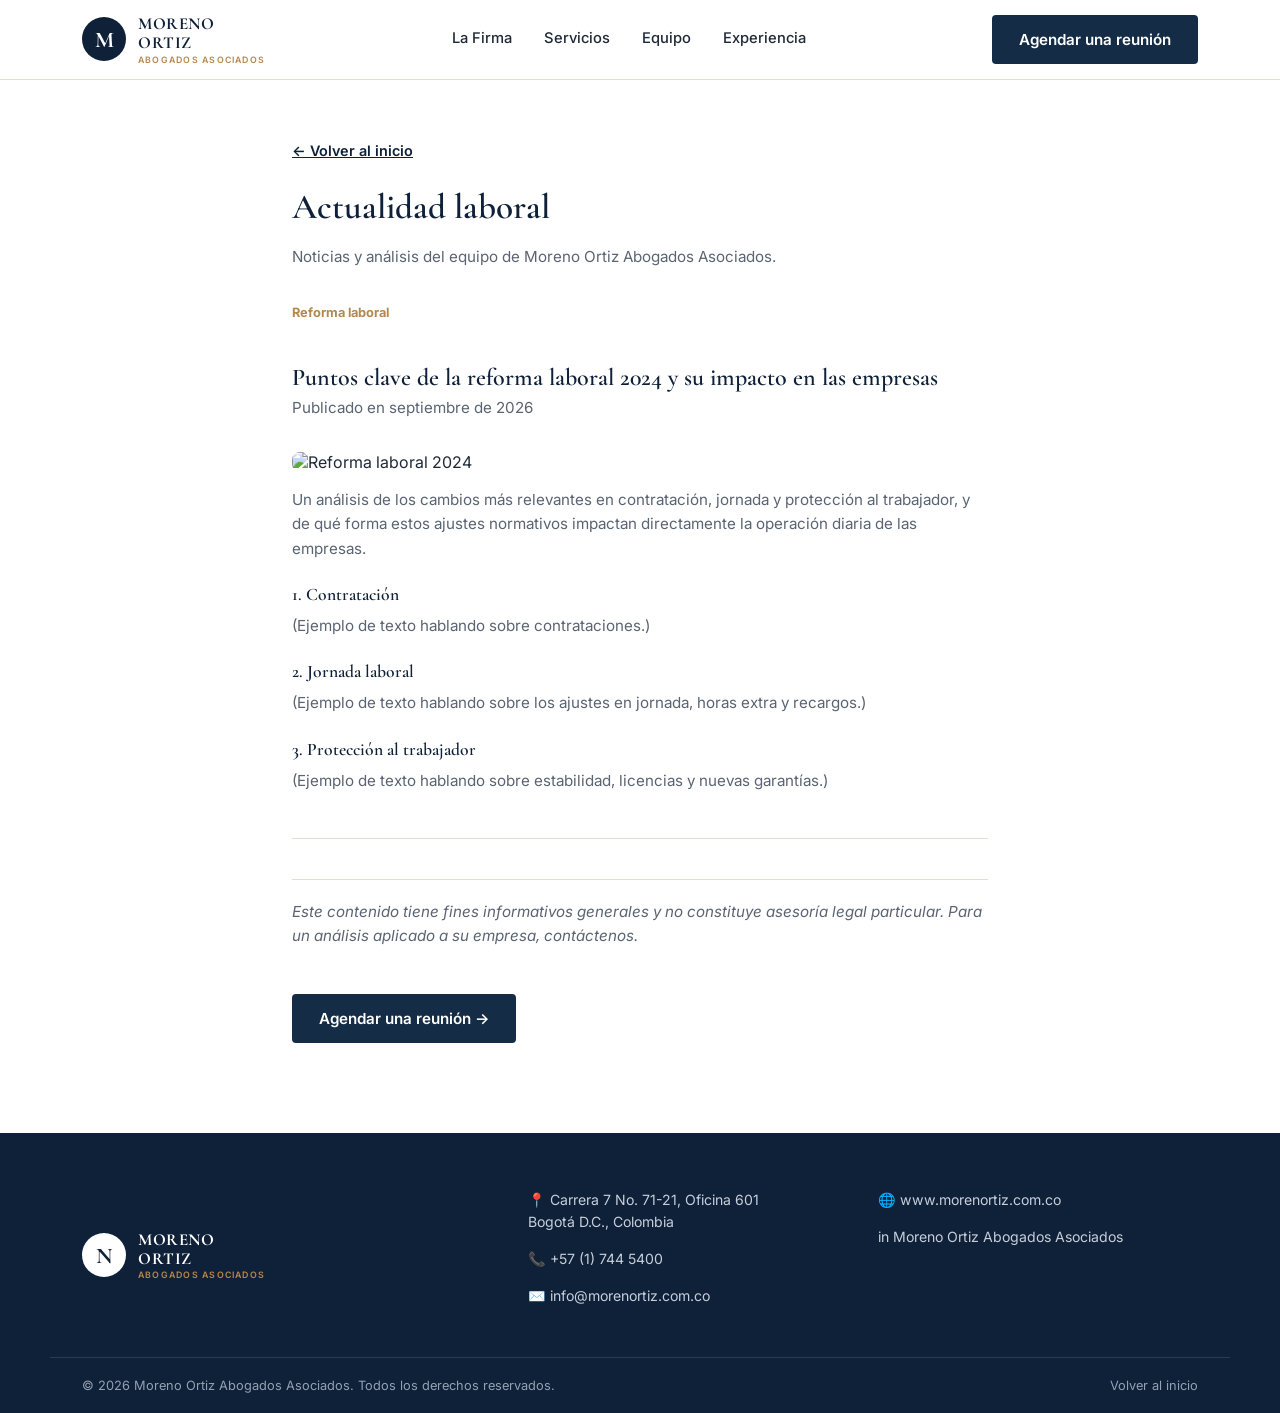
==== actualidad-reforma-laboral.html @ 547b3564 "Add files via upload" ====
<!DOCTYPE html>
<html lang="es">
<head>
<meta charset="UTF-8">
<meta name="viewport" content="width=device-width, initial-scale=1.0">
<title>Actualidad laboral | Moreno Ortiz Abogados Asociados</title>
<link rel="preconnect" href="https://fonts.googleapis.com">
<link href="https://fonts.googleapis.com/css2?family=Cormorant+Garamond:wght@500;600;700&family=Inter:wght@400;500;600;700&display=swap" rel="stylesheet">
<link rel="stylesheet" href="css/style.css">
<link rel="manifest" href="manifest.json">
<meta name="theme-color" content="#0f2138">
<link rel="icon" href="fotos/icons/icon-192.png" type="image/png">
<link rel="apple-touch-icon" href="fotos/icons/icon-192.png">
<meta name="apple-mobile-web-app-capable" content="yes">
<meta name="mobile-web-app-capable" content="yes">
<meta name="apple-mobile-web-app-status-bar-style" content="black-translucent">
</head>
<body>

<!-- ===================== HEADER / NAV ===================== -->
<header class="site-header">
  <div class="container header-inner">
    <a href="index.html" class="logo">
      <span class="logo-mark">M</span>
      <span class="logo-text">MORENO<br>ORTIZ<small>ABOGADOS ASOCIADOS</small></span>
    </a>
    <nav class="main-nav">
      <a href="index.html#firma">La Firma</a>
      <a href="index.html#servicios">Servicios</a>
      <a href="index.html#equipo">Equipo</a>
      <a href="index.html#experiencia">Experiencia</a>
    </nav>
    <a href="index.html#contacto" class="btn btn-primary btn-nav">Agendar una reunión</a>
    <button class="nav-toggle" aria-label="Abrir menú">
      <span></span><span></span><span></span>
    </button>
  </div>
</header>

<!-- ===================== LISTADO DE NOTICIAS ===================== -->
<section class="legal-page">
  <div class="container legal-container">
    <a href="index.html#actualidad" class="back-link">← Volver al inicio</a>
    <h1>Actualidad laboral</h1>
    <p class="legal-updated">Noticias y análisis del equipo de Moreno Ortiz Abogados Asociados.</p>

    <!-- ===== NOTICIA (la más nueva va siempre arriba de todas) ===== -->
    <article class="noticia-item">
      <span class="tag">Reforma laboral</span>
      <h2>Puntos clave de la reforma laboral 2024 y su impacto en las empresas</h2>
      <p class="legal-updated">Publicado en septiembre de 2026</p>
      <img class="noticia-foto" src="fotos/noticias/reforma-laboral.jpg" alt="Reforma laboral 2024">

      <p>Un análisis de los cambios más relevantes en contratación, jornada y protección al trabajador, y de qué forma estos ajustes normativos impactan directamente la operación diaria de las empresas.</p>

      <h3>1. Contratación</h3>
      <p>(Ejemplo de texto hablando sobre contrataciones.)</p>

      <h3>2. Jornada laboral</h3>
      <p>(Ejemplo de texto hablando sobre los ajustes en jornada, horas extra y recargos.)</p>

      <h3>3. Protección al trabajador</h3>
      <p>(Ejemplo de texto hablando sobre estabilidad, licencias y nuevas garantías.)</p>
    </article>
    <!-- ===== FIN DE LA NOTICIA ===== -->

    <p class="legal-disclaimer">Este contenido tiene fines informativos generales y no constituye asesoría legal particular. Para un análisis aplicado a su empresa, contáctenos.</p>

    <a href="index.html#contacto" class="btn btn-primary">Agendar una reunión →</a>
  </div>
</section>

<!-- ===================== FOOTER ===================== -->
<footer class="site-footer">
  <div class="container footer-grid">
    <div class="footer-brand">
      <span class="logo-mark light">N</span>
      <span class="logo-text light">MORENO<br>ORTIZ<small>ABOGADOS ASOCIADOS</small></span>
    </div>
    <div class="footer-col">
      <p>📍 Carrera 7 No. 71-21, Oficina 601<br>Bogotá D.C., Colombia</p>
      <p>📞 +57 (1) 744 5400</p>
      <p>✉️ info@morenortiz.com.co</p>
    </div>
    <div class="footer-col">
      <p>🌐 www.morenortiz.com.co</p>
      <p>in Moreno Ortiz Abogados Asociados</p>
    </div>
  </div>
  <div class="container footer-bottom">
    <span>© 2026 Moreno Ortiz Abogados Asociados. Todos los derechos reservados.</span>
    <div class="footer-links">
      <a href="index.html">Volver al inicio</a>
    </div>
  </div>
</footer>

<script src="script/script.js"></script>
</body>
</html>
---- css/style.css ----
/* ================= VARIABLES ================= */
:root{
  --navy-900:#0f2138;
  --navy-800:#152c46;
  --navy-700:#1c3a5e;
  --cream:#efe6d6;
  --cream-light:#f7f3ea;
  --gold:#b4884f;
  --gold-light:#c9a06a;
  --ink:#1f2a37;
  --ink-soft:#5a6472;
  --border:#e4ddce;
  --white:#ffffff;
  --radius:6px;
  --serif:'Cormorant Garamond', serif;
  --sans:'Inter', sans-serif;
  --maxw:1180px;
}

*{box-sizing:border-box;}
html{scroll-behavior:smooth;}
body{
  margin:0;
  font-family:var(--sans);
  color:var(--ink);
  background:var(--white);
  -webkit-font-smoothing:antialiased;
}
h1,h2,h3,h4{
  font-family:var(--serif);
  color:var(--navy-900);
  margin:0 0 .5em;
  font-weight:600;
  line-height:1.15;
}
p{line-height:1.6;color:var(--ink-soft);margin:0 0 1em;}
a{color:inherit;text-decoration:none;}
.container{max-width:var(--maxw);margin:0 auto;padding:0 32px;}
img{max-width:100%;display:block;}

/* ================= BUTTONS ================= */
.btn{
  display:inline-flex;align-items:center;gap:8px;
  padding:14px 26px;
  border-radius:4px;
  font-weight:600;
  font-size:.95rem;
  border:1px solid transparent;
  cursor:pointer;
  transition:transform .15s ease, background .2s ease;
}
.btn:hover{transform:translateY(-1px);}
.btn-primary{background:var(--navy-800);color:var(--white);}
.btn-primary:hover{background:var(--navy-900);}
.btn-cream{background:var(--cream);color:var(--navy-900);}
.btn-cream:hover{background:var(--cream-light);}
.btn-outline-light{background:transparent;color:var(--white);border-color:rgba(255,255,255,.5);}
.btn-outline-light:hover{background:rgba(255,255,255,.1);}
.btn-block{width:100%;justify-content:center;margin-top:8px;}
.btn-nav{white-space:nowrap;}

/* ================= HEADER ================= */
.site-header{
  position:sticky;top:0;z-index:100;
  background:var(--white);
  border-bottom:1px solid var(--border);
}
.header-inner{
  display:flex;align-items:center;justify-content:space-between;
  padding:14px 32px;gap:24px;
}
.logo{display:flex;align-items:center;gap:12px;}
.logo-mark{
  width:44px;height:44px;border-radius:50%;
  background:var(--navy-900);color:var(--white);
  display:flex;align-items:center;justify-content:center;
  font-family:var(--serif);font-size:1.4rem;font-weight:700;
  flex-shrink:0;
}
.logo-mark.light{background:var(--white);color:var(--navy-900);}
.logo-text{
  font-family:var(--serif);font-weight:700;color:var(--navy-900);
  font-size:1.05rem;line-height:1.15;letter-spacing:.03em;
}
.logo-text small{
  display:block;font-family:var(--sans);font-weight:600;font-size:.55rem;
  letter-spacing:.14em;color:var(--gold);margin-top:2px;
}
.logo-text.light{color:var(--white);}
.main-nav{display:flex;gap:28px;flex:1;justify-content:center;}
.main-nav a{
  font-size:.92rem;font-weight:500;color:var(--ink);
  padding:6px 2px;border-bottom:2px solid transparent;
}
.main-nav a:hover, .main-nav a.active{color:var(--navy-900);border-color:var(--gold);}
.nav-toggle{display:none;flex-direction:column;gap:4px;background:none;border:none;cursor:pointer;padding:8px;}
.nav-toggle span{width:22px;height:2px;background:var(--navy-900);}

/* ================= HERO ================= */
.hero, .contact-hero{
  position:relative;color:var(--white);
  padding:110px 0 90px;
  overflow:hidden;
}
.contact-hero{padding:90px 0 70px;}
.hero-bg{
  position:absolute;inset:0;
  background:linear-gradient(100deg, rgba(15,33,56,.94) 0%, rgba(15,33,56,.72) 42%, rgba(15,33,56,.25) 100%),
             url('../fotos/hero-oficina.jpg') center / cover no-repeat;
  z-index:-1;
}
.hero-bg.small{
  background:linear-gradient(100deg, rgba(15,33,56,.95) 0%, rgba(15,33,56,.8) 55%, rgba(15,33,56,.4) 100%),
             url('../fotos/hero-oficina.jpg') center / cover no-repeat;
}
.hero-inner{max-width:640px;}
.eyebrow-mark{color:var(--gold-light);font-size:1.4rem;margin-bottom:14px;}
.hero h1, .contact-hero h1{color:var(--white);font-size:2.7rem;max-width:600px;}
.hero-sub{color:#d7dde5;font-size:1.05rem;max-width:520px;}
.hero-actions{display:flex;gap:16px;margin-top:28px;flex-wrap:wrap;}

/* ================= SECTION TITLES ================= */
.section-title{font-size:1.9rem;max-width:640px;}
.section-title.center{text-align:center;margin-left:auto;margin-right:auto;}
.section-title-sm{
  text-align:center;font-family:var(--serif);font-size:1.3rem;
  color:var(--navy-900);position:relative;padding-bottom:16px;margin-bottom:36px;
}
.section-title-sm::after{
  content:"";position:absolute;bottom:0;left:50%;transform:translateX(-50%);
  width:48px;height:2px;background:var(--gold);
}
.section-title-sm.light{color:var(--white);}
.section-title-sm.light::after{background:var(--gold-light);}

/* ================= TRUST STRIP ================= */
.trust-strip{padding:64px 0;background:var(--white);}
.logo-grid{
  display:grid;grid-template-columns:repeat(7,1fr);gap:28px;
  align-items:center;justify-items:center;
}
.logo-chip{
  width:56px;height:56px;border-radius:50%;
  background:linear-gradient(135deg,#e3e3e3,#bdbdbd);opacity:.75;
}

/* ================= SECTORS ================= */
.sectors{padding:70px 0;background:var(--cream-light);}
.sector-grid{
  display:grid;grid-template-columns:repeat(4,1fr);gap:20px;margin-top:36px;
}
.sector-card{
  background:var(--white);border:1px solid var(--border);border-radius:var(--radius);
  padding:30px 20px;text-align:center;font-weight:600;color:var(--navy-900);
  display:flex;flex-direction:column;align-items:center;gap:10px;
  transition:box-shadow .2s ease, transform .2s ease;
}
.sector-card:hover{box-shadow:0 12px 24px rgba(20,40,70,.08);transform:translateY(-2px);}
.sector-icon{font-size:1.7rem;}
.sector-card .arrow{color:var(--gold);font-weight:700;}

/* ================= STATS ================= */
.stats-bar{background:var(--navy-900);padding:56px 0;}
.stats-grid{display:flex;justify-content:space-around;flex-wrap:wrap;gap:24px;}
.stat{text-align:center;color:var(--white);}
.stat strong{display:block;font-family:var(--serif);font-size:2.2rem;color:var(--gold-light);}
.stat span{font-size:.9rem;color:#c7cedb;}

/* ================= HIGHLIGHTS ================= */
.highlights{padding:70px 0;background:var(--white);}
.highlight-grid{display:grid;grid-template-columns:repeat(3,1fr);gap:24px;margin-top:36px;}
.highlight-card{border:1px solid var(--border);border-radius:var(--radius);padding:30px;}
.highlight-icon{
  display:inline-flex;width:48px;height:48px;border-radius:50%;
  background:var(--cream);align-items:center;justify-content:center;font-size:1.3rem;margin-bottom:14px;
}
.highlight-card h3{font-size:1.15rem;}
.highlight-card p{font-size:.92rem;}

/* ================= CTA BAND ================= */
.cta-band{background:var(--cream);padding:56px 0;text-align:center;}
.cta-band h2{font-size:1.7rem;}
.cta-band p{max-width:480px;margin:0 auto 22px;}

/* ================= ABOUT FIRM ================= */
.about-firm{padding:80px 0;background:var(--white);}
.about-grid{display:grid;grid-template-columns:1.1fr 1.4fr;gap:60px;align-items:start;}
.pillars{display:grid;grid-template-columns:repeat(3,1fr);gap:24px;}
.pillar-icon{font-size:1.6rem;}
.pillar h4{margin-top:10px;font-size:1.05rem;}
.pillar p{font-size:.9rem;}

/* ================= SERVICES ================= */
.services{padding:70px 0 90px;background:var(--cream-light);}
.services-grid{display:grid;grid-template-columns:repeat(4,1fr);gap:20px;margin-top:36px;}
.service-card{
  background:var(--white);border:1px solid var(--border);border-radius:var(--radius);
  padding:28px 18px;text-align:center;font-weight:600;color:var(--navy-900);
  display:flex;flex-direction:column;align-items:center;gap:10px;
}
.service-icon{font-size:1.6rem;}
.service-card .arrow{color:var(--gold);font-weight:700;}

/* ================= CONTACT ================= */
.contact-body{padding:70px 0 90px;background:var(--white);}
.contact-grid{display:grid;grid-template-columns:1.6fr 1fr;gap:48px;align-items:start;}
.contact-form{border:1px solid var(--border);border-radius:8px;padding:34px;}
.contact-form h3{font-size:1.3rem;}
.form-row{display:grid;grid-template-columns:1fr 1fr;gap:14px;margin-bottom:14px;}
.contact-form input, .contact-form textarea{
  width:100%;padding:13px 14px;border:1px solid var(--border);border-radius:5px;
  font-family:var(--sans);font-size:.92rem;color:var(--ink);
}
.contact-form textarea{min-height:110px;resize:vertical;}
.field-label{font-weight:600;font-size:.9rem;margin:20px 0 10px;color:var(--navy-900);}
.chip-grid{display:grid;grid-template-columns:repeat(4,1fr);gap:10px;}
.chip-grid.three{grid-template-columns:repeat(3,1fr);}
.chip{
  display:flex;flex-direction:column;align-items:center;gap:6px;
  padding:14px 8px;border:1px solid var(--border);border-radius:6px;
  background:var(--white);cursor:pointer;font-size:.8rem;font-weight:600;color:var(--ink);
  transition:border-color .15s ease, background .15s ease;
}
.chip span{font-size:1.15rem;}
.chip:hover{border-color:var(--gold);}
.chip.selected{border-color:var(--gold);background:#fbf5ea;color:var(--navy-900);}
.char-hint{font-size:.75rem;text-align:right;color:var(--ink-soft);margin-top:-6px;}
.checkbox-row{display:flex;gap:10px;font-size:.82rem;color:var(--ink-soft);margin-top:18px;align-items:flex-start;}
.checkbox-row input{margin-top:3px;}
.small-print{font-size:.75rem;margin-top:8px;}
.form-status{font-size:.9rem;margin-top:10px;color:var(--navy-800);font-weight:600;min-height:1.2em;}

.contact-side h3{font-size:1.2rem;}
.contact-list{list-style:none;padding:0;margin:20px 0;display:flex;flex-direction:column;gap:18px;}
.contact-list li{display:flex;gap:14px;font-size:.88rem;}
.contact-list li span{font-size:1.2rem;}
.map-placeholder{
  height:170px;border-radius:8px;
  background:repeating-linear-gradient(45deg,#f1ede3,#f1ede3 10px,#e9e3d5 10px,#e9e3d5 20px);
  display:flex;align-items:center;justify-content:center;margin-top:6px;
}
.map-pin{font-size:2rem;}
.map-address{font-size:.82rem;margin-top:10px;}

/* ================= TEAM ================= */
.team{padding:80px 0;background:var(--cream-light);}
.team-grid{display:grid;grid-template-columns:.9fr 2fr;gap:40px;align-items:start;}
.team-cards{display:grid;grid-template-columns:repeat(3,1fr);gap:24px;}
.team-card{background:var(--white);border-radius:8px;overflow:hidden;border:1px solid var(--border);}
.team-photo{
  height:170px;
  background:linear-gradient(135deg,var(--navy-700),var(--navy-900));}
  img.team-photo{
  width: 100%;
  object-fit: cover;
  }

.team-card h4, .team-card .role, .team-card p, .team-card a{padding-left:18px;padding-right:18px;}
.team-card h4{font-size:1rem;margin:16px 0 2px;}
.team-card .role{display:inline-block;color:var(--gold);font-weight:600;font-size:.85rem;margin-bottom:8px;}
.team-card p{font-size:.85rem;margin-bottom:14px;}
.team-card a{display:block;font-weight:600;font-size:.85rem;padding-bottom:18px;color:var(--navy-900);}

/* ================= PROCESS ================= */
.process{padding:70px 0;background:var(--white);}
.process-grid{display:grid;grid-template-columns:repeat(3,1fr);gap:32px;margin-top:36px;text-align:center;}
.step-num{
  display:block;width:30px;height:30px;border-radius:50%;background:var(--gold);
  color:var(--white);font-weight:700;font-size:.85rem;line-height:30px;margin:0 auto 12px;
}
.step-icon{font-size:1.6rem;display:block;margin-bottom:10px;}
.process-step h4{font-size:1.05rem;}
.process-step p{font-size:.9rem;}

/* ================= NEWS ================= */
.news{padding:70px 0;background:var(--cream-light);}
.news-head{display:flex;justify-content:space-between;align-items:baseline;flex-wrap:wrap;gap:10px;}
.news-link{font-weight:600;color:var(--navy-900);font-size:.9rem;}
.news-grid{display:grid;grid-template-columns:repeat(3,1fr);gap:24px;margin-top:30px;}
.news-card{background:var(--white);border:1px solid var(--border);border-radius:8px;overflow:hidden;}
.news-photo{height:150px;background:linear-gradient(135deg,#d9cfba,#b4884f);}
.news-card .tag{
  display:inline-block;margin:16px 18px 6px;font-size:.72rem;font-weight:700;
  color:var(--gold);text-transform:none;
}
.news-card h4{font-size:1.02rem;padding:0 18px;margin-bottom:8px;}
.news-card p{font-size:.85rem;padding:0 18px;}
.news-card a{display:block;padding:0 18px 20px;font-weight:600;font-size:.85rem;color:var(--navy-900);}

/* ================= NEWSLETTER ================= */
.newsletter{background:var(--navy-900);padding:44px 0;}
.newsletter-inner{display:flex;justify-content:space-between;align-items:center;flex-wrap:wrap;gap:24px;}
.newsletter-text{display:flex;gap:16px;align-items:flex-start;color:var(--white);max-width:440px;}
.newsletter-icon{font-size:1.5rem;}
.newsletter-text h4{color:var(--white);font-size:1.1rem;margin-bottom:4px;}
.newsletter-text p{color:#c7cedb;font-size:.85rem;margin:0;}
.newsletter-form{display:flex;gap:10px;flex-wrap:wrap;}
.newsletter-form input{
  padding:13px 16px;border-radius:4px;border:1px solid rgba(255,255,255,.3);
  background:rgba(255,255,255,.06);color:var(--white);min-width:240px;
}
.newsletter-form input::placeholder{color:#c7cedb;}

/* ================= FOOTER ================= */
.site-footer{background:var(--navy-900);color:#c7cedb;padding:56px 0 0;}
.footer-grid{display:grid;grid-template-columns:1.3fr 1fr 1fr;gap:30px;padding-bottom:36px;border-bottom:1px solid rgba(255,255,255,.12);}
.footer-brand{display:flex;align-items:center;gap:12px;}
.footer-col p{color:#c7cedb;font-size:.88rem;}
.footer-bottom{
  display:flex;justify-content:space-between;flex-wrap:wrap;gap:12px;
  padding:20px 32px;font-size:.8rem;color:#93a0b3;
}
.footer-links{display:flex;gap:20px;}
.footer-links a{color:#93a0b3;}
.footer-links a:hover{color:var(--white);}

/* ================= RESPONSIVE ================= */
@media (max-width:960px){
  .main-nav{
    display:none;
    position:fixed;top:73px;left:0;right:0;bottom:0;
    background:var(--white);
    flex-direction:column;align-items:flex-start;gap:0;
    padding:20px 32px;overflow-y:auto;z-index:99;
  }
  .main-nav.open{display:flex;}
  .main-nav a{width:100%;padding:16px 0;border-bottom:1px solid var(--border);font-size:1.05rem;}
  .nav-toggle{display:flex;}
  .btn-nav{display:none;}
  .sector-grid, .services-grid{grid-template-columns:repeat(2,1fr);}
  .highlight-grid, .pillars, .process-grid, .news-grid, .team-cards{grid-template-columns:1fr;}
  .about-grid, .team-grid, .contact-grid{grid-template-columns:1fr;}
  .logo-grid{grid-template-columns:repeat(4,1fr);}
  .form-row{grid-template-columns:1fr;}
  .chip-grid{grid-template-columns:repeat(2,1fr);}
  .footer-grid{grid-template-columns:1fr;}
  .hero h1, .contact-hero h1{font-size:2.1rem;}
}

@media (max-width:480px){
  .container{padding:0 18px;}
  .header-inner{padding:12px 18px;}
  .hero, .contact-hero{padding:70px 0 60px;}
  .hero h1, .contact-hero h1{font-size:1.7rem;}
  .hero-sub{font-size:.95rem;}
  .hero-actions{flex-direction:column;align-items:stretch;}
  .hero-actions .btn{justify-content:center;}
  .section-title{font-size:1.5rem;}
  .sector-grid, .services-grid, .chip-grid{grid-template-columns:1fr;}
  .chip-grid.three{grid-template-columns:1fr;}
  .logo-grid{grid-template-columns:repeat(3,1fr);gap:18px;}
  .stats-grid{gap:28px;}
  .stat strong{font-size:1.7rem;}
  .contact-form{padding:22px;}
  .newsletter-inner{flex-direction:column;align-items:flex-start;}
  .newsletter-form{width:100%;}
  .newsletter-form input{min-width:0;flex:1;}
  .cta-band h2{font-size:1.4rem;}
}

@media (prefers-reduced-motion:reduce){
  html{scroll-behavior:auto;}
  .btn, .sector-card{transition:none;}
}

@media (max-width:480px){
  .container{padding:0 18px;}
  .header-inner{padding:12px 18px;}
  .hero, .contact-hero{padding:70px 0 60px;}
  .hero h1, .contact-hero h1{font-size:1.7rem;}
  .hero-sub{font-size:.95rem;}
  .hero-actions{flex-direction:column;align-items:stretch;}
  .hero-actions .btn{justify-content:center;}
  .section-title{font-size:1.5rem;}
  .sector-grid, .services-grid, .chip-grid{grid-template-columns:1fr;}
  .chip-grid.three{grid-template-columns:1fr;}
  .logo-grid{grid-template-columns:repeat(3,1fr);gap:18px;}
  .stats-grid{gap:28px;}
  .stat strong{font-size:1.7rem;}
  .contact-form{padding:22px;}
  .newsletter-inner{flex-direction:column;align-items:flex-start;}
  .newsletter-form{width:100%;}
  .newsletter-form input{min-width:0;flex:1;}
  .cta-band h2{font-size:1.4rem;}
}

@media (prefers-reduced-motion:reduce){
  html{scroll-behavior:auto;}
  .btn, .sector-card{transition:none;}
}

@media (prefers-reduced-motion:reduce){
  html{scroll-behavior:auto;}
  .btn, .sector-card{transition:none;}
}

/* ===== Calendario ===== */
.field-hint{font-size:.82rem;color:var(--ink-soft);margin:-6px 0 12px;}
.calendar{border:1px solid var(--border);border-radius:8px;padding:18px;}
.calendar-header{display:flex;align-items:center;justify-content:space-between;margin-bottom:14px;}
.cal-month{font-family:var(--serif);font-weight:600;color:var(--navy-900);font-size:1.05rem;}
.cal-nav{
  width:32px;height:32px;border-radius:50%;border:1px solid var(--border);background:var(--white);
  font-size:1.1rem;line-height:1;cursor:pointer;color:var(--navy-900);
  display:flex;align-items:center;justify-content:center;
}
.cal-nav:hover{border-color:var(--gold);}
.cal-nav:disabled{opacity:.35;cursor:not-allowed;}
.calendar-weekdays{
  display:grid;grid-template-columns:repeat(7,1fr);text-align:center;
  font-size:.72rem;font-weight:700;color:var(--ink-soft);margin-bottom:6px;
}
.calendar-days{display:grid;grid-template-columns:repeat(7,1fr);gap:4px;}
.cal-day{
  aspect-ratio:1;display:flex;align-items:center;justify-content:center;
  border-radius:50%;font-size:.85rem;border:none;background:none;color:var(--ink);
  cursor:pointer;
}
.cal-day:hover:not(:disabled){background:var(--cream);}
.cal-day:disabled{color:#d3cfc4;cursor:not-allowed;}
.cal-day.empty{visibility:hidden;cursor:default;}
.cal-day.selected{background:var(--navy-900);color:var(--white);font-weight:700;}
.cal-day.today:not(.selected){border:1px solid var(--gold);}

.time-slots{margin-top:18px;}
.slots-grid{display:grid;grid-template-columns:repeat(3,1fr);gap:10px;margin-top:8px;}
.slot-btn{
  padding:11px 8px;border:1px solid var(--border);border-radius:6px;background:var(--white);
  font-size:.85rem;font-weight:600;color:var(--ink);cursor:pointer;
}
.slot-btn:hover{border-color:var(--gold);}
.slot-btn.selected{background:var(--navy-900);border-color:var(--navy-900);color:var(--white);}

/* ================= LEGAL PAGE ================= */
.legal-page{padding:60px 0 90px;background:var(--white);}
.legal-container{max-width:760px;}
.back-link{display:inline-block;margin-bottom:24px;font-weight:600;font-size:.9rem;color:var(--navy-900);}
.legal-updated{font-size:.85rem;color:var(--ink-soft);margin-bottom:32px;}
.legal-page h1{font-size:2.2rem;}
.legal-page h2{font-size:1.25rem;margin-top:36px;color:var(--navy-900);}
.legal-page p, .legal-page li{font-size:.95rem;color:var(--ink-soft);}
.legal-page ul{padding-left:20px;margin-bottom:1em;}
.legal-page a{color:var(--navy-900);font-weight:600;text-decoration:underline;}
.legal-disclaimer{margin-top:40px;padding-top:20px;border-top:1px solid var(--border);font-size:.8rem;font-style:italic;}

.checkbox-row a{
  color: var(--navy-900);
  text-decoration: underline;
  font-weight: 600;
}
.checkbox-row a:hover{
  color: var(--gold);
}

/* ================= MODAL PERFIL ABOGADO ================= */
.ver-perfil{
  display:block;background:none;border:none;padding:0 18px 18px;
  font-weight:600;font-size:.85rem;color:var(--navy-900);cursor:pointer;text-align:left;
}
.ver-perfil:hover{color:var(--gold);}

.modal-overlay{
  position:fixed;inset:0;background:rgba(15,33,56,.55);
  display:none;align-items:center;justify-content:center;
  padding:24px;z-index:1000;
}
.modal-overlay.open{display:flex;}
.modal-box{
  background:var(--white);border-radius:10px;max-width:640px;width:100%;
  max-height:88vh;overflow-y:auto;position:relative;
  display:grid;grid-template-columns:200px 1fr;
}
.modal-close{
  position:absolute;top:14px;right:14px;
  width:34px;height:34px;border-radius:50%;border:1px solid var(--border);
  background:var(--white);cursor:pointer;font-size:1rem;color:var(--navy-900);
  display:flex;align-items:center;justify-content:center;z-index:2;
}
.modal-close:hover{border-color:var(--gold);}
.modal-photo{
  background:linear-gradient(135deg,var(--navy-700),var(--navy-900));
  background-size: cover;
  background-position: center;
  min-height:200px;
}
.modal-content{padding:30px;}
.modal-content h3{font-size:1.35rem;margin-bottom:2px;}
.modal-especialidad{font-weight:600;color:var(--navy-900);font-size:.9rem;margin-top:10px;}
.modal-detalles{list-style:none;padding:0;margin:16px 0 22px;display:flex;flex-direction:column;gap:8px;}
.modal-detalles li{font-size:.85rem;color:var(--ink-soft);}
.modal-detalles li strong{color:var(--navy-900);}

@media (max-width:600px){
  .modal-box{grid-template-columns:1fr;}
  .modal-photo{min-height:140px;}
}

img, iframe, video, table {
  max-width: 100%;
}

html, body {
  overflow-x: hidden;
}

/* ================= NOTICIA ÚNICA / PÁGINA DE ARTÍCULO ================= */
.news-grid{justify-content:center;}
.news-grid:has(.news-card:only-child){
  grid-template-columns:minmax(260px, 420px);
}
.noticia-item .tag{
  display:inline-block;margin-bottom:8px;font-size:.8rem;font-weight:700;color:var(--gold);
}
.legal-page h1{margin-top:4px;}
.legal-page .btn{margin-top:30px;}

.legal-page .btn{
  color: var(--white);
  text-decoration: none;
}

/* ================= LISTADO DE NOTICIAS ================= */
.noticia-item{
  padding:30px 0;
  border-bottom:1px solid var(--border);
}
.noticia-item:first-of-type{padding-top:0;}
.noticia-item h2{font-size:1.5rem;margin-bottom:4px;}
.noticia-item h3{font-size:1.1rem;margin-top:24px;}
.noticia-foto{
  width:100%;max-height:320px;object-fit:cover;
  border-radius:8px;margin:16px 0;
}
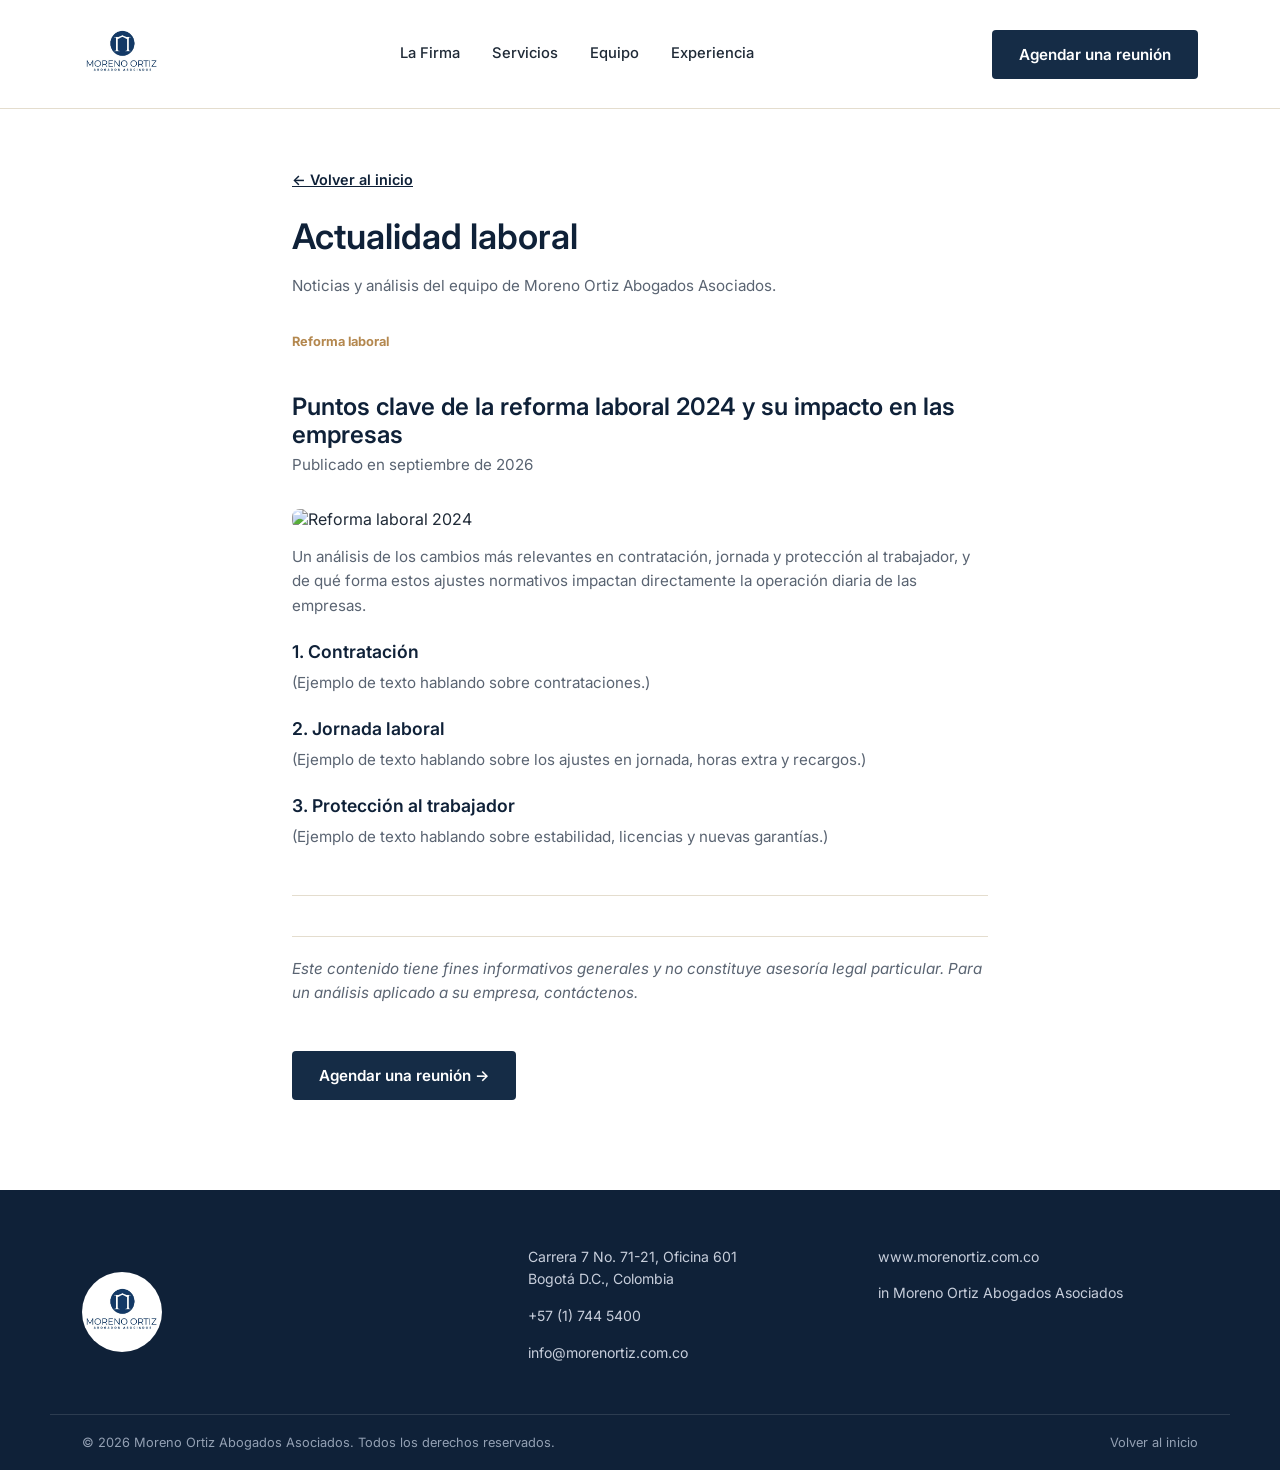
==== commit 9063eb7a: "Add files via upload" ====
--- a/actualidad-reforma-laboral.html
+++ b/actualidad-reforma-laboral.html
@@ -20,10 +20,9 @@
 <!-- ===================== HEADER / NAV ===================== -->
 <header class="site-header">
   <div class="container header-inner">
-    <a href="index.html" class="logo">
-      <span class="logo-mark">M</span>
-      <span class="logo-text">MORENO<br>ORTIZ<small>ABOGADOS ASOCIADOS</small></span>
-    </a>
+    <a href="#inicio" class="logo">
+        <img class="logo-icono" src="fotos/iconos/icono01.jpg" alt="Moreno Ortiz" />
+      </a>
     <nav class="main-nav">
       <a href="index.html#firma">La Firma</a>
       <a href="index.html#servicios">Servicios</a>
@@ -74,16 +73,15 @@
 <footer class="site-footer">
   <div class="container footer-grid">
     <div class="footer-brand">
-      <span class="logo-mark light">N</span>
-      <span class="logo-text light">MORENO<br>ORTIZ<small>ABOGADOS ASOCIADOS</small></span>
+        <img class="logo-icono" src="fotos/iconos/icono01.jpg" alt="Moreno Ortiz" />
+      </div>
+    <div class="footer-col">
+      <p><i data-lucide="map-pin"></i> Carrera 7 No. 71-21, Oficina 601<br>Bogotá D.C., Colombia</p>
+      <p><i data-lucide="phone"></i> +57 (1) 744 5400</p>
+      <p><i data-lucide="mail"></i> info@morenortiz.com.co</p>
     </div>
     <div class="footer-col">
-      <p>📍 Carrera 7 No. 71-21, Oficina 601<br>Bogotá D.C., Colombia</p>
-      <p>📞 +57 (1) 744 5400</p>
-      <p>✉️ info@morenortiz.com.co</p>
-    </div>
-    <div class="footer-col">
-      <p>🌐 www.morenortiz.com.co</p>
+      <p><i data-lucide="globe"></i> www.morenortiz.com.co</p>
       <p>in Moreno Ortiz Abogados Asociados</p>
     </div>
   </div>
@@ -95,6 +93,7 @@
   </div>
 </footer>
 
+<script src="https://unpkg.com/lucide@latest"></script>
 <script src="script/script.js"></script>
 </body>
 </html>
--- a/css/style.css
+++ b/css/style.css
@@ -12,7 +12,7 @@
   --border:#e4ddce;
   --white:#ffffff;
   --radius:6px;
-  --serif:'Cormorant Garamond', serif;
+  --sans:'Inter', sans-serif;
   --sans:'Inter', sans-serif;
   --maxw:1180px;
 }
@@ -69,6 +69,11 @@
   display:flex;align-items:center;justify-content:space-between;
   padding:14px 32px;gap:24px;
 }
+.logo-icono{
+  width:80px;
+  height:80px;
+  border-radius:50%;
+}
 .logo{display:flex;align-items:center;gap:12px;}
 .logo-mark{
   width:44px;height:44px;border-radius:50%;
@@ -93,8 +98,18 @@
   padding:6px 2px;border-bottom:2px solid transparent;
 }
 .main-nav a:hover, .main-nav a.active{color:var(--navy-900);border-color:var(--gold);}
-.nav-toggle{display:none;flex-direction:column;gap:4px;background:none;border:none;cursor:pointer;padding:8px;}
-.nav-toggle span{width:22px;height:2px;background:var(--navy-900);}
+.nav-toggle{
+  display:none;flex-direction:column;justify-content:center;gap:5px;
+  background:none;border:none;cursor:pointer;padding:8px;
+  position:relative;z-index:101;
+}
+.nav-toggle span{
+  width:22px;height:2px;background:var(--navy-900);
+  transition:transform .2s ease, opacity .2s ease;
+}
+.nav-toggle.open span:nth-child(1){transform:translateY(7px) rotate(45deg);}
+.nav-toggle.open span:nth-child(2){opacity:0;}
+.nav-toggle.open span:nth-child(3){transform:translateY(-7px) rotate(-45deg);}
 
 /* ================= HERO ================= */
 .hero, .contact-hero{
@@ -140,8 +155,10 @@
   align-items:center;justify-items:center;
 }
 .logo-chip{
-  width:56px;height:56px;border-radius:50%;
-  background:linear-gradient(135deg,#e3e3e3,#bdbdbd);opacity:.75;
+  height:68px;
+  width:auto;
+  max-width:130px;
+  object-fit:contain;
 }
 
 /* ================= SECTORS ================= */
@@ -530,4 +547,30 @@
 .noticia-foto{
   width:100%;max-height:320px;object-fit:cover;
   border-radius:8px;margin:16px 0;
+}
+
+/* ===== Íconos de línea (Lucide) ===== */
+.sector-icon svg, .service-icon svg, .highlight-icon svg,
+.pillar-icon svg, .step-icon svg, .newsletter-icon svg{
+  width:30px;height:30px;
+  stroke:var(--gold);
+  stroke-width:1.5;
+  fill:none;
+}
+.chip span svg{
+  width:22px;height:22px;
+  stroke:var(--navy-800);
+  stroke-width:1.6;
+  fill:none;
+}
+.contact-list li span svg{
+  width:22px;height:22px;
+  stroke:var(--gold);
+  stroke-width:1.6;
+  fill:none;
+}
+
+.justificado{
+  text-align:justify;
+  hyphens:auto;
 }
